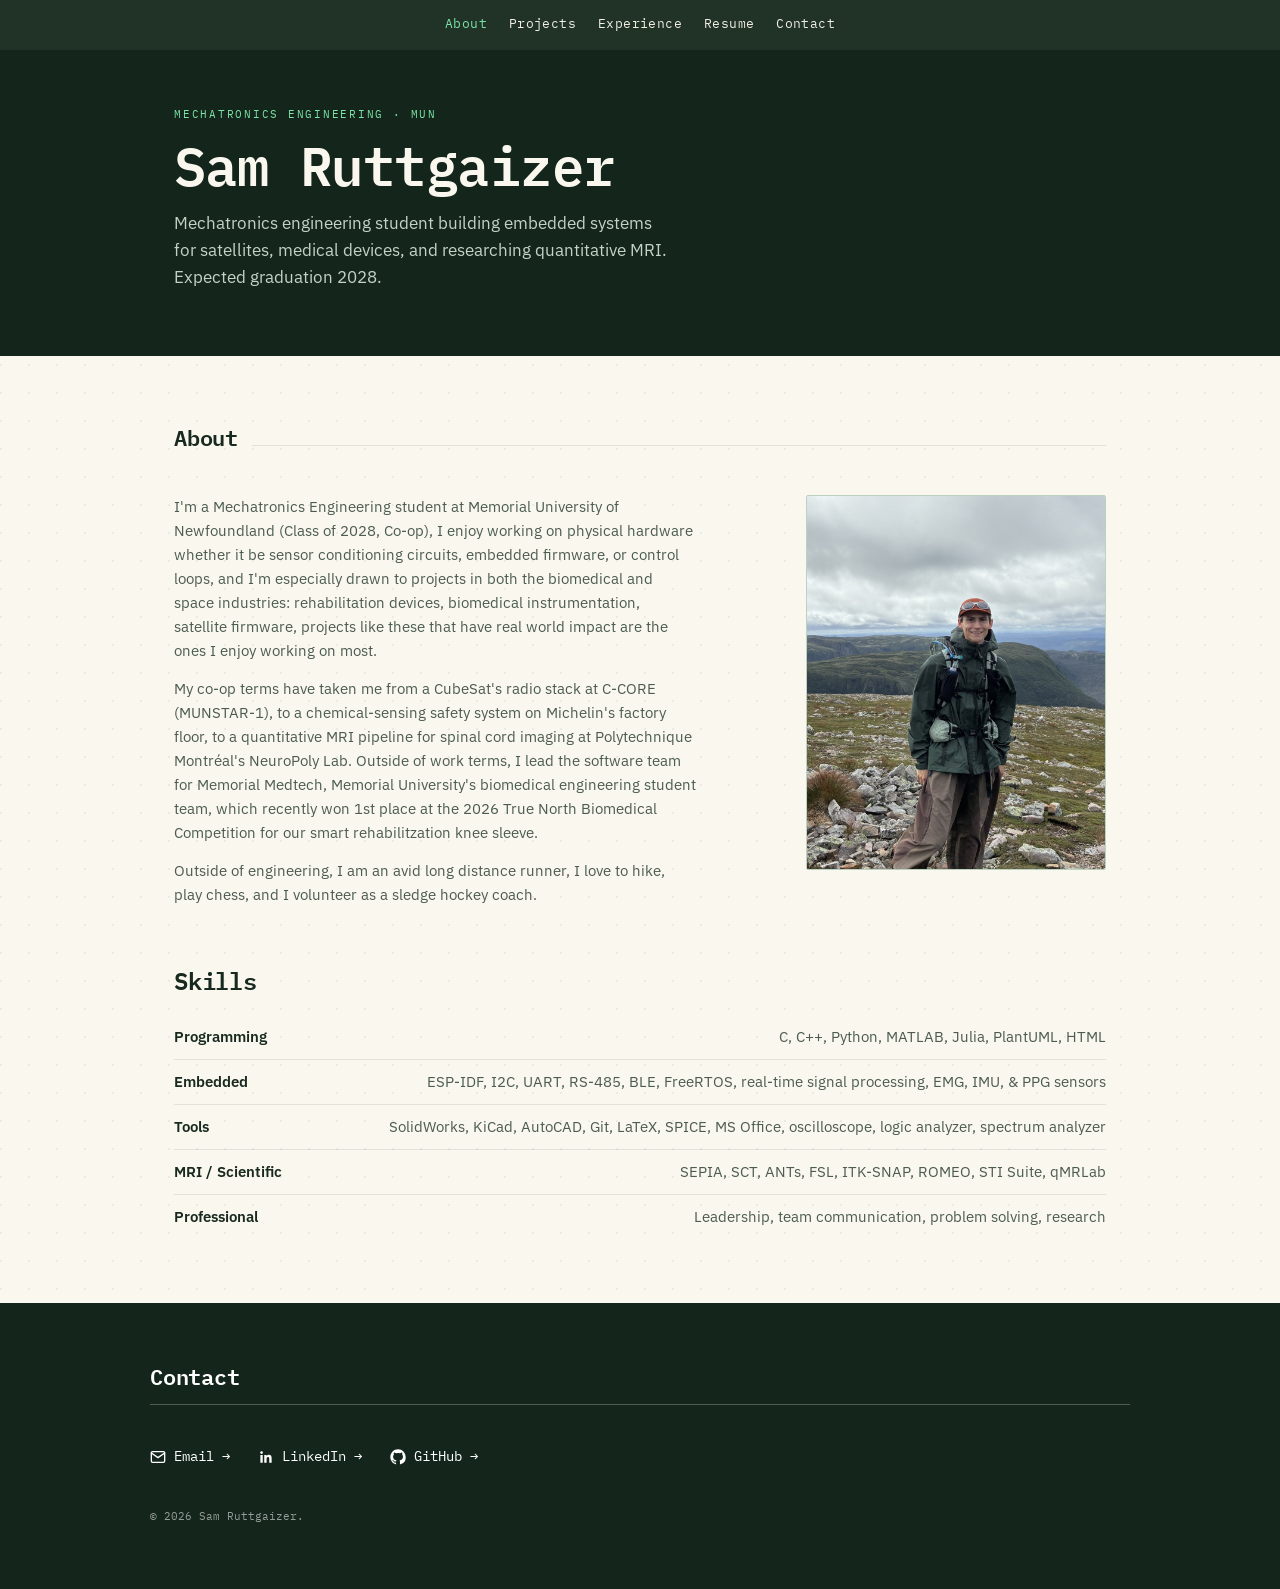
==== index.html @ e349be18 "Initial commit: Sam Ruttgaizer portfolio site Co-Authored-By: Claude Sonnet 5 <noreply@anthropic.com" ====
<!DOCTYPE html>
<html lang="en">
<head>
<meta charset="UTF-8">
<meta name="viewport" content="width=device-width, initial-scale=1.0">
<title>Sam Ruttgaizer</title>
<meta name="description" content="Sam Ruttgaizer — Mechatronics Engineering student at Memorial University of Newfoundland.">
<link rel="preconnect" href="https://fonts.googleapis.com">
<link rel="preconnect" href="https://fonts.gstatic.com" crossorigin>
<link href="https://fonts.googleapis.com/css2?family=IBM+Plex+Mono:wght@400;500;600;700&family=IBM+Plex+Sans:wght@400;500;600&display=swap" rel="stylesheet">
<link rel="stylesheet" href="style.css">
</head>
<body>

<header class="site-nav">
  <div class="nav-inner">
    <nav class="nav-links">
      <a href="index.html" class="active">About</a>
      <a href="projects.html">Projects</a>
      <a href="experience.html">Experience</a>
      <a href="resume.html">Resume</a>
      <a href="#contact">Contact</a>
    </nav>
  </div>
</header>

<main class="wrap">

  <!-- ============ HERO ============ -->
  <section class="hero">
    <div class="hero-inner">
      <span class="eyebrow">Mechatronics Engineering · MUN</span>
      <h1>Sam Ruttgaizer</h1>
      <p class="role">Mechatronics engineering student building embedded systems for satellites, medical devices, and researching quantitative MRI. Expected graduation 2028.</p>
    </div>
  </section>

  <!-- ============ ABOUT ============ -->
  <section class="section" id="about-content">
    <div class="section-head">
      <h2>About</h2>
      <div class="rule"></div>
    </div>
    <div class="about-grid">
      <div class="about-top">
        <div class="about-copy">
          <p>
            I'm a Mechatronics Engineering student at Memorial University of Newfoundland (Class of 2028, Co-op),
            I enjoy working on physical hardware whether it be sensor conditioning circuits, embedded firmware, or control loops,
            and I'm especially drawn to projects in both the biomedical and space industries: rehabilitation
            devices, biomedical instrumentation, satellite firmware, projects like these that have real world impact are the ones I enjoy working on most.
          </p>
          <p>
            My co-op terms have taken me from a CubeSat's radio stack at C-CORE (MUNSTAR-1), to a chemical-sensing
            safety system on Michelin's factory floor, to a quantitative MRI pipeline for spinal cord imaging at
            Polytechnique Montréal's NeuroPoly Lab. Outside of work terms, I lead the software team for Memorial
            Medtech, Memorial University's biomedical engineering student team, which recently won 1st place at the
            2026 True North Biomedical Competition for our smart rehabilitzation knee sleeve.
          </p>
          <p>
            Outside of engineering, I am an avid long distance runner, I love to hike, play chess, and I volunteer as a sledge
            hockey coach.
          </p>
        </div>
        <img class="about-photo" src="Images/profile.jpg" alt="Sam Ruttgaizer hiking in Newfoundland">
      </div>
      <div class="about-skills">
        <h2>Skills</h2>
        <ul class="skill-list">
          <li><span>Programming</span><span>C, C++, Python, MATLAB, Julia, PlantUML, HTML</span></li>
          <li><span>Embedded</span><span>ESP-IDF, I2C, UART, RS-485, BLE, FreeRTOS, real-time signal processing, EMG, IMU, &amp; PPG sensors</span></li>
          <li><span>Tools</span><span>SolidWorks, KiCad, AutoCAD, Git, LaTeX, SPICE, MS Office, oscilloscope, logic analyzer, spectrum analyzer</span></li>
          <li><span>MRI / Scientific</span><span>SEPIA, SCT, ANTs, FSL, ITK-SNAP, ROMEO, STI Suite, qMRLab</span></li>
          <li><span>Professional</span><span>Leadership, team communication, problem solving, research</span></li>
        </ul>
      </div>
    </div>
  </section>

  <!-- ============ CONTACT ============ -->
  <footer id="contact">
    <div class="section-head">
      <h2>Contact</h2>
      <div class="rule"></div>
    </div>
    <div class="contact-row">
      <a href="mailto:sgruttgaizer@mun.ca"><svg viewBox="0 0 24 24" fill="none" stroke="currentColor" stroke-width="2" stroke-linecap="round" stroke-linejoin="round"><rect x="2" y="4" width="20" height="16" rx="2"></rect><path d="m22 6-10 7L2 6"></path></svg>Email →</a>
      <a href="https://linkedin.com/in/sam-ruttgaizer"><svg viewBox="0 0 24 24" fill="currentColor"><path d="M20.45 20.45h-3.55v-5.57c0-1.33-.02-3.03-1.85-3.03-1.85 0-2.14 1.44-2.14 2.94v5.66H9.36V9h3.41v1.56h.05c.47-.9 1.63-1.85 3.36-1.85 3.6 0 4.27 2.37 4.27 5.46v6.28zM5.34 7.43a2.06 2.06 0 1 1 0-4.12 2.06 2.06 0 0 1 0 4.12zM7.12 20.45H3.56V9h3.56v11.45z"/></svg>LinkedIn →</a>
      <a href="https://github.com/sruttgaizer"><svg viewBox="0 0 24 24" fill="currentColor"><path d="M12 .5C5.73.5.5 5.73.5 12c0 5.08 3.29 9.39 7.86 10.91.58.11.79-.25.79-.56 0-.28-.01-1.02-.02-2-3.2.7-3.88-1.54-3.88-1.54-.53-1.34-1.29-1.7-1.29-1.7-1.05-.72.08-.71.08-.71 1.16.08 1.77 1.19 1.77 1.19 1.03 1.77 2.71 1.26 3.37.96.1-.75.4-1.26.73-1.55-2.55-.29-5.23-1.28-5.23-5.69 0-1.26.45-2.29 1.19-3.09-.12-.29-.52-1.46.11-3.05 0 0 .97-.31 3.18 1.18a11.1 11.1 0 0 1 2.9-.39c.98.01 1.97.13 2.9.39 2.2-1.49 3.17-1.18 3.17-1.18.63 1.59.23 2.76.11 3.05.74.8 1.19 1.83 1.19 3.09 0 4.42-2.69 5.39-5.25 5.68.41.36.78 1.06.78 2.15 0 1.55-.01 2.8-.01 3.18 0 .31.21.68.8.56A10.51 10.51 0 0 0 23.5 12C23.5 5.73 18.27.5 12 .5z"/></svg>GitHub →</a>
    </div>
    <p class="fine">© 2026 Sam Ruttgaizer.</p>
  </footer>

</main>

<script src="site.js"></script>
</body>
</html>
---- style.css ----
/* ============================================================
   TOKENS
   ============================================================ */
:root{
  --bg: #FAF7EF;
  --panel: #FFFFFF;
  --panel-2: #F1ECDD;
  --ink: #182A1F;
  --ink-dim: #4C5C50;
  --forest: #1F6F4A;
  --forest-bright: #17864F;
  --muted: #7C8A7A;
  --line: rgba(31,111,74,0.28);
  --line-faint: rgba(24,42,31,0.10);
  --deep: #14261B;
  --radius: 2px;
  --mono: 'IBM Plex Mono', ui-monospace, SFMono-Regular, monospace;
  --sans: 'IBM Plex Sans', -apple-system, sans-serif;
}

*{ box-sizing: border-box; margin:0; padding:0; }

html{ scroll-behavior: smooth; }
@media (prefers-reduced-motion: reduce){
  html{ scroll-behavior: auto; }
  *{ animation-duration: 0.01ms !important; animation-iteration-count: 1 !important; transition-duration: 0.01ms !important; }
}

body{
  background:
    radial-gradient(circle at 1px 1px, rgba(24,42,31,0.06) 1px, transparent 0) 0 0/28px 28px,
    var(--bg);
  color: var(--ink);
  font-family: var(--sans);
  line-height: 1.6;
  -webkit-font-smoothing: antialiased;
}

a{ color: var(--forest-bright); text-decoration: none; }
a:hover{ text-decoration: underline; }
a.plain-link{ color: inherit; text-decoration: none; }
a.plain-link:hover{ text-decoration: none; }
a:focus-visible, button:focus-visible{
  outline: 2px solid var(--forest-bright);
  outline-offset: 3px;
}

.wrap{ max-width: 980px; margin: 0 auto; padding: 0 24px; }

h1, h2, h3{
  font-family: var(--mono);
  font-weight: 600;
  letter-spacing: -0.01em;
  color: var(--ink);
}

/* ============================================================
   NAV
   ============================================================ */
header.site-nav{
  position: sticky; top: 0; z-index: 50;
  background: rgba(20,38,27,0.94);
  backdrop-filter: blur(8px);
  border-bottom: 1px solid var(--line-faint);
}
.nav-inner{
  display: flex;
  justify-content: center;
  align-items: center;
  padding: 14px 24px;
  max-width: 980px; margin: 0 auto;
  overflow-x: auto;
}
.nav-links{ display:flex; gap: 22px; font-family: var(--mono); font-size: 13px; letter-spacing: 0.03em; white-space: nowrap; }
.nav-links a{ color: #F1EFE4; }
.nav-links a:hover{ color: #7BE3A6; text-decoration: none; }
.nav-links a.active{ color: #7BE3A6; }
@media (max-width: 420px){
  .nav-inner{ padding: 14px 16px; justify-content: flex-start; }
  .nav-links{ gap: 16px; font-size: 12px; }
}

/* ============================================================
   HERO
   ============================================================ */
.hero{
  position: relative;
  left: 50%;
  width: 100vw;
  margin-left: -50vw;
  padding: 56px 0 64px;
  background: var(--deep);
}
.hero-inner{
  max-width: 980px;
  margin: 0 auto;
  padding: 0 24px;
}
.hero .eyebrow{
  font-family: var(--mono);
  font-size: 11px;
  letter-spacing: 0.16em;
  text-transform: uppercase;
  color: #7BE3A6;
  margin-bottom: 14px;
  display: block;
}
.hero h1{
  font-size: clamp(34px, 6vw, 54px);
  line-height: 1.05;
  color: #FAF7EF;
  max-width: 16ch;
}
.hero .role{
  margin-top: 16px;
  font-family: var(--sans);
  font-size: 17px;
  color: #C4D2C6;
  max-width: 50ch;
}

/* ============================================================
   SECTION HEADERS
   ============================================================ */
.section{ padding: 64px 0; border-bottom: 1px solid var(--line-faint); }
.section:last-of-type{ border-bottom: none; }
.section-head{
  display:flex; align-items: baseline; gap: 14px;
  margin-bottom: 40px;
}
.section-head h2{ font-size: 22px; }
.section-head .rule{ flex:1; height:1px; background: var(--line-faint); }
.section-head .count{ font-family: var(--mono); font-size: 12px; color: var(--muted); }

/* ============================================================
   PROJECT SHEETS
   ============================================================ */
.sheet{
  border: 1px solid var(--line-faint);
  border-radius: var(--radius);
  background: linear-gradient(180deg, var(--panel), var(--panel-2));
  margin-bottom: 28px;
  overflow: hidden;
  opacity: 0;
  transform: translateY(14px);
  transition: opacity 0.6s ease, transform 0.6s ease;
}
.sheet.is-visible{ opacity: 1; transform: translateY(0); }

.sheet-media{
  position: relative;
  aspect-ratio: 16 / 9;
  border-bottom: 1px dashed var(--line);
  overflow: hidden;
  background: var(--panel-2);
}

.carousel-slide{
  position: absolute; inset: 0;
  display:flex; align-items:center; justify-content:center;
  flex-direction: column; gap: 6px;
  opacity: 0; pointer-events: none;
  transition: opacity 0.4s ease;
}
.carousel-slide.is-active{ opacity: 1; pointer-events: auto; }
.carousel-slide img{ position: relative; z-index: 1; width: 100%; height: 100%; object-fit: contain; display: block; cursor: pointer; }

.carousel-slide.has-img-bg{ background-size: cover; background-position: center; }
.carousel-slide.has-img-bg::before{
  content: "";
  position: absolute; inset: 0;
  background: inherit;
  background-size: cover;
  background-position: center;
  filter: blur(24px) brightness(0.7);
  transform: scale(1.15);
  z-index: 0;
}
.carousel-slide.placeholder{
  background:
    radial-gradient(circle at 1px 1px, rgba(31,111,74,0.18) 1px, transparent 0) 0 0/22px 22px;
  color: var(--muted);
  font-family: var(--mono);
  font-size: 11px;
  text-align: center;
  padding: 20px;
}
.carousel-slide .tag{
  font-size: 10px; letter-spacing: 0.1em; text-transform: uppercase;
  border: 1px dashed var(--line); padding: 3px 8px; border-radius: var(--radius);
}
.carousel.has-multiple .carousel-slide{ cursor: pointer; }

.carousel-btn{
  position: absolute; top: 50%; transform: translateY(-50%);
  width: 30px; height: 30px; border-radius: 50%;
  border: 1px solid var(--line);
  background: rgba(255,255,255,0.88);
  color: var(--ink);
  font-family: var(--mono); font-size: 15px; line-height: 1;
  display:flex; align-items:center; justify-content:center;
  cursor: pointer; z-index: 2;
}
.carousel-btn:hover{ background: var(--panel); }
.carousel-btn.prev{ left: 12px; }
.carousel-btn.next{ right: 12px; }

.carousel-dots{
  position: absolute; bottom: 12px; left: 50%; transform: translateX(-50%);
  display:flex; gap: 6px; z-index: 2;
}
.carousel-dots .dot{
  width: 7px; height: 7px; border-radius: 50%; padding: 0;
  border: 1px solid var(--line);
  background: rgba(255,255,255,0.7);
  cursor: pointer;
}
.carousel-dots .dot.is-active{ background: var(--forest-bright); border-color: var(--forest-bright); }

/* lightbox */
.lightbox{
  position: fixed; inset: 0; z-index: 1000;
  background: rgba(20,38,27,0.90);
  display:flex; align-items:center; justify-content:center;
  padding: 48px;
  opacity: 0; pointer-events: none;
  transition: opacity 0.2s ease;
}
.lightbox.is-open{ opacity: 1; pointer-events: auto; }
.lightbox img{
  max-width: 100%; max-height: 100%;
  border-radius: var(--radius);
  box-shadow: 0 20px 60px rgba(0,0,0,0.45);
}
.lightbox-close{
  position: absolute; top: 20px; right: 24px;
  width: 38px; height: 38px; border-radius: 50%;
  border: 1px solid rgba(255,255,255,0.35);
  background: rgba(255,255,255,0.08);
  color: #fff; font-size: 20px; line-height: 1;
  display:flex; align-items:center; justify-content:center;
  cursor: pointer;
}
.lightbox-close:hover{ background: rgba(255,255,255,0.2); }
.lightbox-btn{
  position: absolute; top: 50%; transform: translateY(-50%);
  width: 42px; height: 42px; border-radius: 50%;
  border: 1px solid rgba(255,255,255,0.35);
  background: rgba(255,255,255,0.08);
  color: #fff; font-family: var(--mono); font-size: 20px; line-height: 1;
  display:flex; align-items:center; justify-content:center;
  cursor: pointer;
}
.lightbox-btn:hover{ background: rgba(255,255,255,0.2); }
.lightbox-btn.prev{ left: 16px; }
.lightbox-btn.next{ right: 16px; }

.sheet-body{ padding: 26px 28px 28px; }
.sheet-top{
  display:flex; justify-content: space-between; align-items:flex-start; gap: 16px;
  margin-bottom: 6px;
}
.sheet-top h3{ font-size: 19px; }
.status{
  font-family: var(--mono); font-size: 10px; letter-spacing: 0.1em; text-transform: uppercase;
  padding: 4px 9px; border-radius: 999px; white-space: nowrap;
  border: 1px solid var(--line);
}
.status.active{ color: var(--forest-bright); border-color: var(--forest); }
.status.complete{ color: var(--muted); }
.status.research{ color: var(--ink-dim); }

.tags{ display:flex; flex-wrap: wrap; gap: 8px; margin-bottom: 14px; }
.org-tag{
  display:inline-flex; align-items:center; gap: 6px;
  font-family: var(--mono); font-size: 10.5px; letter-spacing: 0.04em;
  padding: 3px 10px 3px 3px; border-radius: 999px;
  border: 1px solid var(--line); color: var(--ink-dim);
}
.org-tag img{
  width: 18px; height: 18px;
  object-fit: cover;
  border-radius: 50%;
  background: var(--panel);
}
.org-tag.no-icon{ padding: 3px 10px; }

.sheet p.desc{ color: var(--ink-dim); font-size: 14.5px; margin: 12px 0 18px; }
.sheet-body .bullet-list{ margin: 12px 0 18px; padding-left: 20px; }
.sheet-body .bullet-list li{ color: var(--ink-dim); font-size: 14.5px; margin-bottom: 4px; }

.specs{
  display: grid;
  grid-template-columns: repeat(auto-fit, minmax(180px, 1fr));
  gap: 10px 20px;
  border-top: 1px solid var(--line-faint);
  padding-top: 16px;
}
.spec{ font-family: var(--mono); font-size: 12px; }
.spec .k{ color: var(--muted); display:block; font-size: 10px; letter-spacing: 0.08em; text-transform: uppercase; margin-bottom: 3px; }
.spec .v{ color: var(--ink); }

.sheet-links{ margin-top: 18px; display:flex; flex-wrap: wrap; gap: 18px; font-family: var(--mono); font-size: 12px; }

/* ============================================================
   ABOUT
   ============================================================ */
.about-grid{ display:grid; grid-template-columns: 1fr; gap: 40px; }
.about-grid p{ color: var(--ink-dim); font-size: 15px; margin-bottom: 14px; max-width: 58ch; }
.about-top{ display:grid; grid-template-columns: 1fr 300px; gap: 32px; align-items: start; }
@media (max-width: 720px){
  .about-top{ grid-template-columns: 1fr; }
  .about-photo{ max-width: 300px; margin: 0 auto; }
}
.about-photo{
  width: 100%;
  aspect-ratio: 4 / 5;
  object-fit: cover;
  object-position: center 20%;
  border: 1px solid var(--line);
  border-radius: var(--radius);
  display: block;
}
.about-skills h2{ margin-bottom: 16px; }

.skill-list{ list-style:none; }
.skill-list li{
  display:flex; justify-content: space-between; gap: 12px;
  font-family: var(--sans); font-size: 15px;
  padding: 10px 0; border-bottom: 1px solid var(--line-faint);
  color: var(--ink-dim);
}
.skill-list li span:first-child{ color: var(--ink); font-weight: 600; flex-shrink: 0; min-width: 12ch; }
.skill-list li span:last-child{ text-align: right; }
.skill-list li:last-child{ border-bottom: none; }

/* ============================================================
   RESUME / EXPERIENCE
   ============================================================ */
.resume-download{
  display:flex; align-items:center; justify-content: space-between; gap: 16px; flex-wrap: wrap;
  border: 1px solid var(--line);
  border-radius: var(--radius);
  padding: 16px 20px;
  margin-bottom: 36px;
  background: var(--deep);
}
.resume-download .fname{ font-family: var(--mono); font-size: 13px; color: #C4D2C6; }
.resume-download .dl-btn{
  font-family: var(--mono); font-size: 12px; font-weight: 700; letter-spacing: 0.06em; text-transform: uppercase;
  background: var(--deep);
  border: 1px solid #7BE3A6; color: #FFFFFF;
  padding: 8px 16px; border-radius: var(--radius);
}
.resume-download .dl-btn:hover{ background: #1D3627; text-decoration: none; }

.pdf-preview{
  margin-top: 28px;
  border: 1px solid var(--line);
  border-radius: var(--radius);
  overflow: hidden;
  background: var(--panel);
}
.pdf-preview iframe{
  display: block;
  width: 100%;
  height: 1000px;
  border: none;
}
@media (max-width: 640px){
  .pdf-preview iframe{ height: 600px; }
}

.timeline{ list-style:none; }
.timeline > li{
  padding: 22px 0; border-bottom: 1px solid var(--line-faint);
}
.timeline > li:last-child{ border-bottom: none; }
.timeline .when{ font-family: var(--mono); font-size: 11.5px; color: var(--forest); letter-spacing: 0.04em; text-transform: uppercase; }
.timeline .role-row{ margin-bottom: 6px; }
.timeline .what h4{ font-family: var(--sans); font-size: 17px; color: var(--ink); font-weight: 600; margin-top: 4px; }
.timeline .what .org{ font-family: var(--sans); font-size: 14.5px; font-weight: 600; color: var(--forest-bright); margin-bottom: 2px; }
.timeline .what .org i{ font-weight: 400; font-style: italic; color: var(--muted); }
.timeline .what .location{ font-family: var(--sans); font-size: 13px; color: var(--muted); margin-bottom: 8px; }
.timeline .what p{ font-family: var(--sans); font-size: 14.5px; color: var(--ink-dim); max-width: 68ch; }
.timeline .what .bullet-list{
  max-width: 68ch;
  padding-left: 20px;
  margin-top: 6px;
}
.timeline .what .bullet-list li{
  font-family: var(--sans); font-size: 14.5px; color: var(--ink-dim);
  margin-bottom: 4px;
}

.timeline .what .coursework-label{
  font-family: var(--mono); font-size: 10px; letter-spacing: 0.1em; text-transform: uppercase;
  color: var(--muted); margin-top: 14px; margin-bottom: 6px;
}
.timeline .what .coursework-list{
  list-style: none;
  display: flex; flex-wrap: wrap;
  gap: 4px 10px;
  max-width: 68ch;
}
.timeline .what .coursework-list li{
  font-family: var(--sans); font-size: 12.5px; color: var(--muted);
}
.timeline .what .coursework-list li:not(:last-child)::after{
  content: "·"; margin-left: 10px; color: var(--line);
}

.resume-subhead{
  font-family: var(--mono); font-size: 20px; letter-spacing: 0.1em; text-transform: uppercase;
  color: var(--forest); margin: 44px 0 8px;
}
.resume-subhead:first-of-type{ margin-top: 0; }

/* ============================================================
   CONTACT / FOOTER
   ============================================================ */
footer{
  width: 100vw;
  position: relative;
  left: 50%;
  margin-left: -50vw;
  padding: 56px 24px 64px;
  background: var(--deep); color: #fff;
}
footer > div, footer > .fine{ max-width: 980px; margin-left: auto; margin-right: auto; }
footer .section-head{ flex-direction: column; align-items: flex-start; gap: 10px; }
footer .section-head h2{ color: #fff; }
footer .section-head .rule{ flex: none; background: rgba(255,255,255,0.25); width: 100%; height: 1px; }
footer .contact-row{
  display:flex; flex-wrap: wrap; justify-content: flex-start; gap: 28px; align-items: center;
  margin-bottom: 40px;
}
footer .contact-row a{
  display:inline-flex; align-items:center; gap: 8px;
  font-family: var(--mono); font-size: 14px;
  color: #fff;
}
footer .contact-row a:hover{ color: #7BE3A6; }
footer .contact-row svg{ width: 16px; height: 16px; flex-shrink: 0; }
footer .fine{
  font-family: var(--mono); font-size: 11px; color: rgba(255,255,255,0.55);
  text-align: left;
}

/* ============================================================
   ACTIVE NAV STATE
   ============================================================ */
.nav-links a.active{ color: #7BE3A6; }
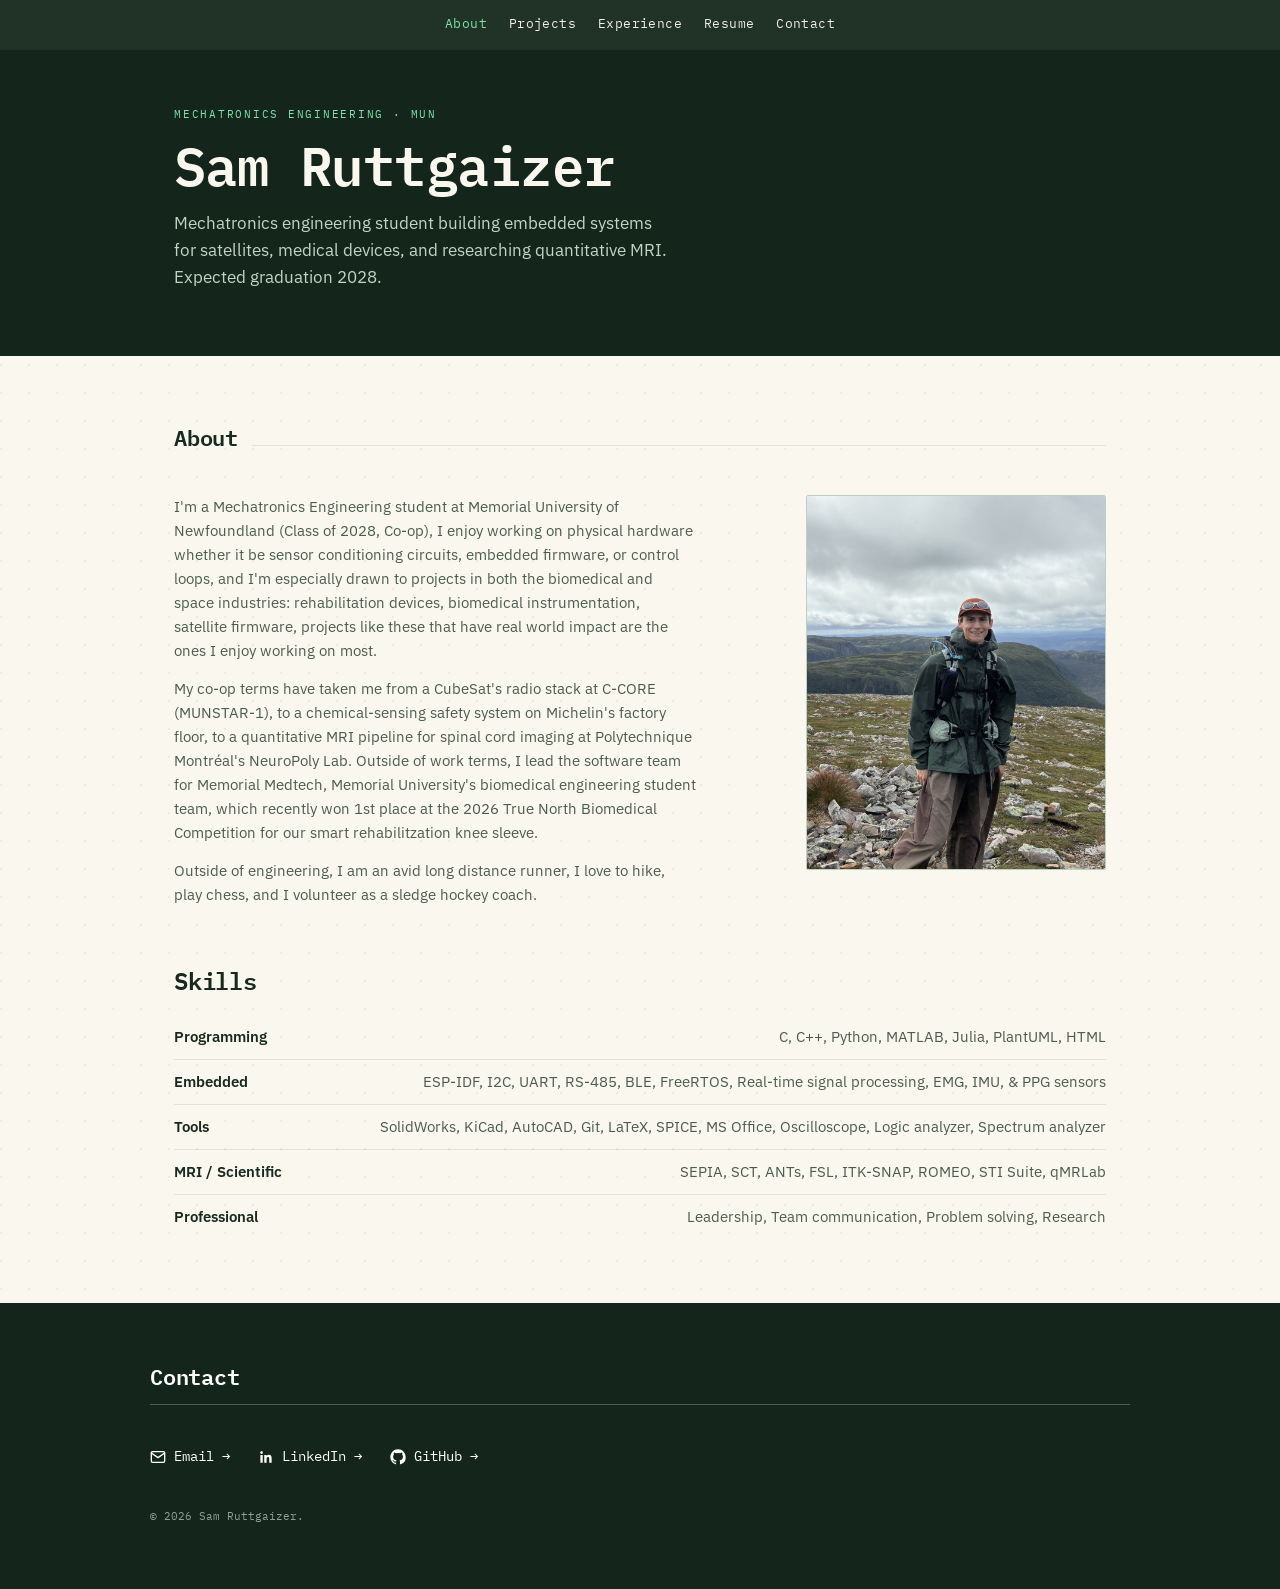
==== commit ad9d5ce9: "Capitalize lowercase skill entries on About section Co-Authored-By: Claude Sonnet 5 <noreply@anthrop" ====
--- a/index.html
+++ b/index.html
@@ -68,10 +68,10 @@
         <h2>Skills</h2>
         <ul class="skill-list">
           <li><span>Programming</span><span>C, C++, Python, MATLAB, Julia, PlantUML, HTML</span></li>
-          <li><span>Embedded</span><span>ESP-IDF, I2C, UART, RS-485, BLE, FreeRTOS, real-time signal processing, EMG, IMU, &amp; PPG sensors</span></li>
-          <li><span>Tools</span><span>SolidWorks, KiCad, AutoCAD, Git, LaTeX, SPICE, MS Office, oscilloscope, logic analyzer, spectrum analyzer</span></li>
+          <li><span>Embedded</span><span>ESP-IDF, I2C, UART, RS-485, BLE, FreeRTOS, Real-time signal processing, EMG, IMU, &amp; PPG sensors</span></li>
+          <li><span>Tools</span><span>SolidWorks, KiCad, AutoCAD, Git, LaTeX, SPICE, MS Office, Oscilloscope, Logic analyzer, Spectrum analyzer</span></li>
           <li><span>MRI / Scientific</span><span>SEPIA, SCT, ANTs, FSL, ITK-SNAP, ROMEO, STI Suite, qMRLab</span></li>
-          <li><span>Professional</span><span>Leadership, team communication, problem solving, research</span></li>
+          <li><span>Professional</span><span>Leadership, Team communication, Problem solving, Research</span></li>
         </ul>
       </div>
     </div>
